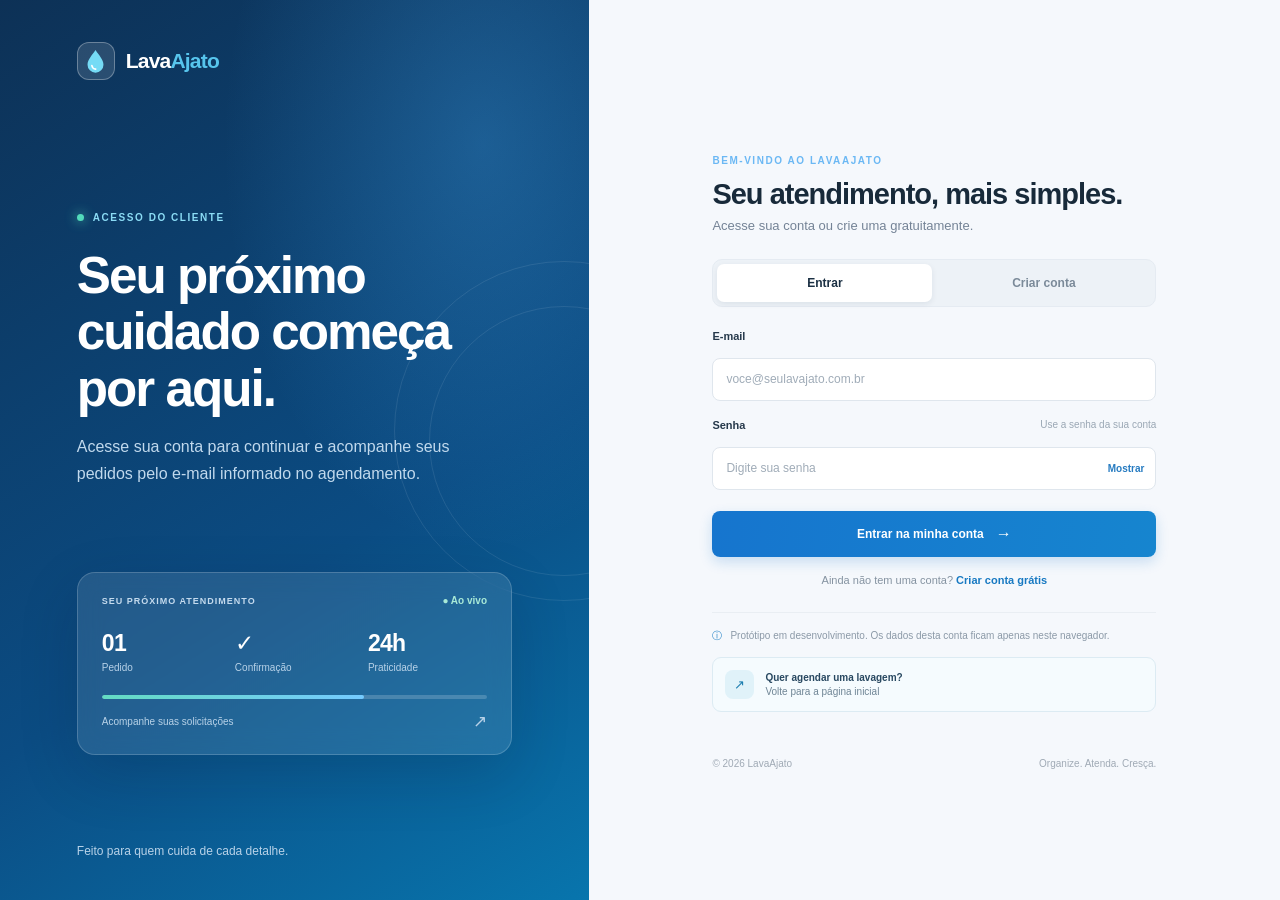
==== frontend/agenda.html @ 7e3b5e72 "Colocando do arquivo que estava separado do git do projeto" ====
<!DOCTYPE html>
<html lang="pt-BR">
<head>
  <meta charset="UTF-8">
  <meta name="viewport" content="width=device-width, initial-scale=1">
  <title>Agenda e fila de atendimento | LavaAjato</title>
  <link rel="stylesheet" href="css/style.css">
</head>
<body data-page="schedule">
  <div class="layout">
    <aside class="menu">
      <h1 class="logo">LavaAjato</h1>
      <nav>
        <a href="gestao.html">Painel</a>
        <a href="servicos.html">Serviços e preços</a>
        <a href="agenda.html" class="ativo">Agenda e fila</a>
        <a href="pedidos.html">Pedidos e pagamentos</a>
        <a href="produtos.html">Produtos e estoque</a>
        <a href="status.html">Status do serviço</a>
        <a href="cancelamentos.html">Cancelamentos</a>
        <a href="relatorios.html">Relatórios</a>
      </nav>
    </aside>
    <main class="conteudo">
      <header class="topo"><h2>Agenda e fila de atendimento</h2></header>
      <section class="card">
        <h3>Novo agendamento</h3>
        <form action="#" method="post" class="form-grid">
          <label>Cliente<select name="cliente"><option>Selecione</option></select></label>
          <label>Veículo<select name="veiculo"><option>Selecione</option></select></label>
          <label>Serviço<select name="servico"><option>Selecione</option></select></label>
          <label>Data<input type="date" name="data"></label>
          <label>Horário<input type="time" name="hora"></label>
          <div class="acoes"><button type="submit" class="btn">Agendar</button><button type="reset" class="btn btn-sec">Limpar</button></div>
        </form>
      </section>
      <section class="card">
        <h3>Lista</h3>
        <div class="tabela-wrap">
          <table>
            <thead><tr><th>Posição</th><th>Cliente</th><th>Serviço</th><th>Data/hora</th><th>Ações</th></tr></thead>
            <tbody>
            <tr><td>1</td><td>Nome do cliente</td><td>Lavagem simples</td><td>05/11 09:00</td><td><a href="#">Reagendar</a> · <a href="#">Cancelar</a></td></tr>
            </tbody>
          </table>
        </div>
      </section>
    </main>
  </div>
  <script type="module" src="js/app.js"></script>
</body>
</html>
---- frontend/css/style.css ----
/* ===== LavaAjato - estilos base ===== */
:root {
  --cor-primaria: #0b6fb8;
  --cor-primaria-escura: #084e82;
  --cor-fundo: #f3f6f9;
  --cor-card: #ffffff;
  --cor-texto: #1e2a35;
  --cor-borda: #d9e1e8;
  --cor-ok: #1f9d55;
  --cor-alerta: #d98a00;
  --raio: 8px;
}

* { box-sizing: border-box; margin: 0; padding: 0; }

body {
  font-family: "Segoe UI", Arial, sans-serif;
  background: var(--cor-fundo);
  color: var(--cor-texto);
}

/* Layout: menu lateral + conteúdo */
.layout { display: flex; min-height: 100vh; }

.menu {
  width: 230px;
  background: var(--cor-primaria-escura);
  color: #fff;
  padding: 20px 0;
  flex-shrink: 0;
}
.logo { font-size: 1.3rem; padding: 0 20px 20px; }
.menu nav { display: flex; flex-direction: column; }
.menu a {
  color: #cfe3f3;
  text-decoration: none;
  padding: 10px 20px;
  font-size: 0.95rem;
}
.menu a:hover { background: rgba(255,255,255,.1); }
.menu a.ativo { background: var(--cor-primaria); color: #fff; font-weight: 600; }

.conteudo { flex: 1; padding: 24px; display: flex; flex-direction: column; gap: 20px; min-width: 0; }
.topo h2 { font-size: 1.5rem; }

/* Cards */
.card {
  background: var(--cor-card);
  border: 1px solid var(--cor-borda);
  border-radius: var(--raio);
  padding: 20px;
}
.card h3 { margin-bottom: 14px; font-size: 1.05rem; }
.cards { display: grid; grid-template-columns: repeat(auto-fit, minmax(190px, 1fr)); gap: 16px; }
.kpi span { display: block; font-size: 0.85rem; color: #5b6b7a; }
.kpi strong { font-size: 1.6rem; color: var(--cor-primaria); }

/* Formulários */
.form-grid { display: grid; grid-template-columns: repeat(auto-fit, minmax(220px, 1fr)); gap: 14px; }
label { display: flex; flex-direction: column; gap: 6px; font-size: 0.9rem; font-weight: 600; }
input, select, textarea {
  padding: 9px 10px;
  border: 1px solid var(--cor-borda);
  border-radius: 6px;
  font: inherit;
  font-weight: 400;
}
input:focus, select:focus, textarea:focus { outline: 2px solid var(--cor-primaria); border-color: transparent; }
.acoes { grid-column: 1 / -1; display: flex; gap: 10px; }

/* Botões */
.btn {
  background: var(--cor-primaria);
  color: #fff;
  border: 0;
  padding: 10px 18px;
  border-radius: 6px;
  font: inherit;
  cursor: pointer;
}
.btn:hover { background: var(--cor-primaria-escura); }
.btn-sec { background: #e5ebf0; color: var(--cor-texto); }
.btn-sec:hover { background: #d3dce4; }

/* Tabelas */
.tabela-wrap { overflow-x: auto; }
table { width: 100%; border-collapse: collapse; font-size: 0.92rem; }
th, td { text-align: left; padding: 10px 12px; border-bottom: 1px solid var(--cor-borda); white-space: nowrap; }
th { background: #eef3f7; }

/* Badges */
.badge { padding: 3px 10px; border-radius: 999px; font-size: 0.8rem; color: #fff; }
.badge.ok { background: var(--cor-ok); }
.badge.andamento { background: var(--cor-alerta); }

/* Etapas do status */
.etapas { list-style: none; display: flex; gap: 10px; flex-wrap: wrap; }
.etapas li {
  padding: 8px 16px;
  border-radius: 999px;
  background: #e5ebf0;
  font-size: 0.9rem;
}
.etapas li.feito { background: var(--cor-ok); color: #fff; }
.etapas li.atual { background: var(--cor-primaria); color: #fff; font-weight: 600; }

/* Responsivo */
@media (max-width: 760px) {
  .layout { flex-direction: column; }
  .menu { width: 100%; }
  .menu nav { flex-direction: row; flex-wrap: wrap; }
}

/* Sessão autenticada no painel */
.topo-com-sessao { display: flex; align-items: center; justify-content: space-between; gap: 16px; }
.sessao-usuario { display: flex; align-items: center; gap: 9px; color: #526579; font-size: .9rem; }
.sessao-status { width: 8px; height: 8px; border-radius: 50%; background: var(--cor-ok); }
.sessao-sair { padding: 7px 12px; border: 1px solid var(--cor-borda); border-radius: 6px; background: #fff; color: var(--cor-texto); font: inherit; cursor: pointer; }
.sessao-sair:hover { border-color: var(--cor-primaria); color: var(--cor-primaria); }
@media (max-width: 480px) { .topo-com-sessao { align-items: flex-start; flex-direction: column; } }

/* Solicitações e catálogo compartilhados com a área do cliente */
.page-eyebrow { margin-bottom: 5px; color: #668094; font-size: .68rem; font-weight: 700; letter-spacing: .12em; }
.menu a.menu-cliente { margin: 12px 12px 0; padding: 10px 12px; border: 1px solid rgba(255,255,255,.22); border-radius: 6px; color: #fff; font-size: .84rem; }
.menu a.menu-cliente:hover { background: rgba(255,255,255,.14); }
.request-kpis { grid-template-columns: repeat(auto-fit, minmax(210px, 1fr)); }
.section-title-row { display: flex; align-items: flex-start; justify-content: space-between; gap: 18px; margin-bottom: 16px; }
.section-title-row h3 { margin-bottom: 6px; }
.section-title-row p,.card-description { margin: 0; color: #6d7d8b; font-size: .86rem; line-height: 1.55; }
.card-description { margin: -6px 0 16px; }
.subtle-link { color: var(--cor-primaria); font-size: .84rem; text-decoration: none; white-space: nowrap; }
.subtle-link:hover { text-decoration: underline; }
.kpi-requests a { display: inline-block; margin-top: 7px; color: var(--cor-primaria); font-size: .8rem; text-decoration: none; }
.kpi-requests a:hover { text-decoration: underline; }
.orders-notice { margin-bottom: 14px; padding: 11px 12px; border: 1px solid #f0c5bf; border-radius: 7px; background: #fff5f3; color: #a14337; font-size: .88rem; }
.orders-notice[hidden],.requests-empty[hidden] { display: none; }
.requests-empty { display: grid; justify-items: center; gap: 7px; padding: 42px 20px; border: 1px dashed #d8e2e9; border-radius: 8px; color: #718292; text-align: center; }
.requests-empty strong { color: #2d465a; font-size: .98rem; }
.requests-empty p { max-width: 430px; margin: 0; font-size: .85rem; line-height: 1.55; }
.empty-icon { display: grid; width: 38px; height: 38px; margin-bottom: 3px; place-items: center; border-radius: 12px; background: #eaf6f8; color: #2386aa; }
.requests-table th,.requests-table td { padding: 12px 10px; white-space: normal; vertical-align: middle; }
.requests-table td { min-width: 92px; font-size: .82rem; line-height: 1.45; }
.requests-table td:first-child { min-width: 120px; font-weight: 600; }
.requests-table .contact-cell { min-width: 155px; color: #617486; white-space: pre-line; font-size: .76rem; }
.requests-table td:nth-child(4) { min-width: 155px; }
.requests-table td:nth-child(5) { min-width: 120px; }
.request-status { display: inline-flex; width: max-content; padding: 5px 9px; border-radius: 999px; background: #fff4dd; color: #9b6b12; font-size: .74rem; font-weight: 700; white-space: nowrap; }
.status-confirmado { background: #eaf5ff; color: #23658d; }
.status-concluído { background: #e7f8ef; color: #24734b; }
.status-cancelado { background: #fff0ef; color: #a64a43; }
.request-actions { display: flex; min-width: 145px; gap: 6px; }
.btn-small { padding: 7px 9px; border: 0; border-radius: 5px; background: #168657; color: #fff; font-size: .74rem; cursor: pointer; }
.btn-small:hover { background: #116a44; }
.btn-small-muted { border: 1px solid #d7e0e6; background: #fff; color: #586c7c; }
.btn-small-muted:hover { background: #f2f5f7; }
.storage-note { display: flex; gap: 8px; margin-top: -7px; color: #718292; font-size: .82rem; line-height: 1.5; }
.storage-note span { color: var(--cor-primaria); }
.empty-cell { padding: 22px 12px; color: #718292; text-align: center; }
.service-actions { display: flex; gap: 10px; }
.table-action { padding: 5px 2px; border: 0; background: transparent; color: var(--cor-primaria); font: inherit; font-size: .82rem; cursor: pointer; }
.table-action:hover { text-decoration: underline; }
.table-action-danger { color: #a64a43; }
@media (max-width: 600px) { .section-title-row { flex-direction: column; gap: 10px; } .requests-table th,.requests-table td { padding: 9px 8px; } .request-actions { min-width: 125px; flex-direction: column; } }

/* A navegação fixa deixa todas as áreas administrativas ao alcance do polegar. */
body:not(.client-page) { max-width: 100%; overflow-x: hidden; }
.manager-bottom-nav,.manager-menu-panel,.manager-menu-backdrop { display: none; }
button:focus-visible,a:focus-visible,input:focus-visible,select:focus-visible,textarea:focus-visible { outline: 3px solid #48b5d0; outline-offset: 2px; }
.menu a { min-height: 44px; display: flex; align-items: center; }
.btn,.btn-small,.table-action,.sessao-sair { min-height: 44px; }
.form-grid input,.form-grid select { min-height: 44px; }
.form-grid textarea { min-height: 88px; }
.conteudo,.card,.form-grid,.cards,.section-title-row { min-width: 0; }
table { table-layout: fixed; }
th,td { white-space: normal; overflow-wrap: anywhere; }
table[hidden] { display: none !important; }

@media (max-width: 760px) {
  .layout { min-height: 100vh; }
  .menu { display: none; }
  .conteudo { width: 100%; padding: 18px 16px calc(92px + env(safe-area-inset-bottom)); gap: 16px; }
  .topo { min-width: 0; }
  .topo h2 { font-size: clamp(1.2rem, 5vw, 1.5rem); overflow-wrap: anywhere; }
  .topo-com-sessao { align-items: flex-start; flex-direction: column; }
  .sessao-usuario { width: 100%; flex-wrap: wrap; }
  .cards { grid-template-columns: repeat(auto-fit, minmax(min(100%, 145px), 1fr)); gap: 10px; }
  .card { padding: 16px; }
  .form-grid { grid-template-columns: minmax(0, 1fr); }
  .acoes { flex-wrap: wrap; }
  .acoes .btn { flex: 1 1 130px; }
  .section-title-row { flex-direction: column; gap: 10px; }
  .subtle-link { min-height: 44px; display: inline-flex; align-items: center; }
  .kpi-requests a,table a { min-height: 44px; display: inline-flex; align-items: center; }

  /* Tabelas viram cartões verticais, sem criar uma faixa com scroll lateral. */
  .tabela-wrap { width: 100%; overflow: visible; }
  table { display: block; width: 100%; }
  table thead { display: none; }
  table tbody { display: grid; width: 100%; gap: 10px; }
  table tbody tr { display: grid; min-width: 0; padding: 8px 12px; border: 1px solid var(--cor-borda); border-radius: var(--raio); background: var(--cor-card); }
  table tbody td { display: grid; grid-template-columns: minmax(86px, 34%) minmax(0, 1fr); align-items: start; gap: 8px; min-width: 0; padding: 9px 0; border-bottom: 1px solid var(--cor-borda); white-space: normal; overflow-wrap: anywhere; }
  table tbody td::before { content: attr(data-label); color: #5b6b7a; font-size: .76rem; font-weight: 700; }
  table tbody td:last-child { border-bottom: 0; }
  table tbody td[colspan] { display: block; }
  table tbody td[colspan]::before { content: none; }
  .requests-table td,.requests-table td:first-child,.requests-table td:nth-child(4),.requests-table td:nth-child(5),.requests-table .contact-cell { min-width: 0; }
  .request-actions,.service-actions { min-width: 0; flex-wrap: wrap; }
  .request-actions { flex-direction: row; }
  .request-actions .btn-small { flex: 1 1 90px; }
  .table-action { padding: 7px 4px; }
  .storage-note { margin-top: 0; }

  /* O painel abre acima da barra e também fecha pelo botão de fundo ou Escape. */
  .manager-menu-backdrop { position: fixed; inset: 0; z-index: 19; display: block; width: 100%; height: 100%; border: 0; background: rgba(12, 34, 52, .36); }
  .manager-menu-backdrop[hidden],.manager-menu-panel[hidden] { display: none; }
  .manager-menu-panel { position: fixed; z-index: 21; right: 8px; bottom: calc(74px + env(safe-area-inset-bottom)); left: 8px; display: block; width: auto; max-height: min(70vh, calc(100dvh - 96px)); overflow-y: auto; padding: 16px; border: 1px solid var(--cor-borda); border-radius: 14px; background: #fff; box-shadow: 0 18px 48px rgba(19, 48, 70, .22); }
  .manager-menu-panel[hidden] { display: none; }
  .manager-menu-heading { margin: 0 0 11px; color: #40576b; font-size: .83rem; letter-spacing: .04em; }
  .manager-menu-list { display: grid; grid-template-columns: repeat(2, minmax(0, 1fr)); gap: 7px; }
  .manager-client-link { margin-top: 8px; border-top: 1px solid var(--cor-borda); border-radius: 0; padding-top: 12px; }
  .manager-nav-link { min-width: 0; min-height: 48px; display: flex; align-items: center; justify-content: flex-start; gap: 9px; padding: 7px 9px; border: 1px solid transparent; border-radius: 9px; background: transparent; color: #3c5368; font: inherit; font-size: .78rem; line-height: 1.2; text-align: left; text-decoration: none; cursor: pointer; }
  .manager-nav-link svg { width: 19px; height: 19px; flex: 0 0 19px; fill: none; stroke: currentColor; stroke-linecap: round; stroke-linejoin: round; stroke-width: 1.8; }
  .manager-nav-link.is-active { border-color: #c9e2f1; background: #eaf5fb; color: var(--cor-primaria-escura); font-weight: 700; }
  .manager-bottom-nav { position: fixed; right: 0; bottom: 0; left: 0; z-index: 22; display: block; padding: 5px max(6px, env(safe-area-inset-left)) calc(5px + env(safe-area-inset-bottom)); border-top: 1px solid #d9e1e8; background: rgba(255,255,255,.97); box-shadow: 0 -5px 20px rgba(21, 47, 68, .08); backdrop-filter: blur(12px); }
  .manager-bottom-nav-items { display: grid; grid-template-columns: repeat(5, minmax(0, 1fr)); width: 100%; max-width: 680px; margin: 0 auto; }
  .manager-bottom-nav-link { min-height: 52px; flex-direction: column; justify-content: center; gap: 3px; padding: 4px 2px; border-radius: 8px; color: #5c7081; font-size: .65rem; text-align: center; }
  .manager-bottom-nav-link svg { width: 19px; height: 19px; flex-basis: 19px; }
  .manager-bottom-nav-link span { max-width: 100%; overflow-wrap: anywhere; }
  .manager-bottom-nav-link.is-active { border-color: transparent; background: #eaf5fb; color: var(--cor-primaria-escura); }
  .manager-bottom-nav-link.manager-nav-more { width: 100%; }
}

@media (max-width: 360px) {
  .manager-menu-list { grid-template-columns: minmax(0, 1fr); }
  .manager-bottom-nav-link { font-size: .61rem; }
  .conteudo { padding-right: 12px; padding-left: 12px; }
}
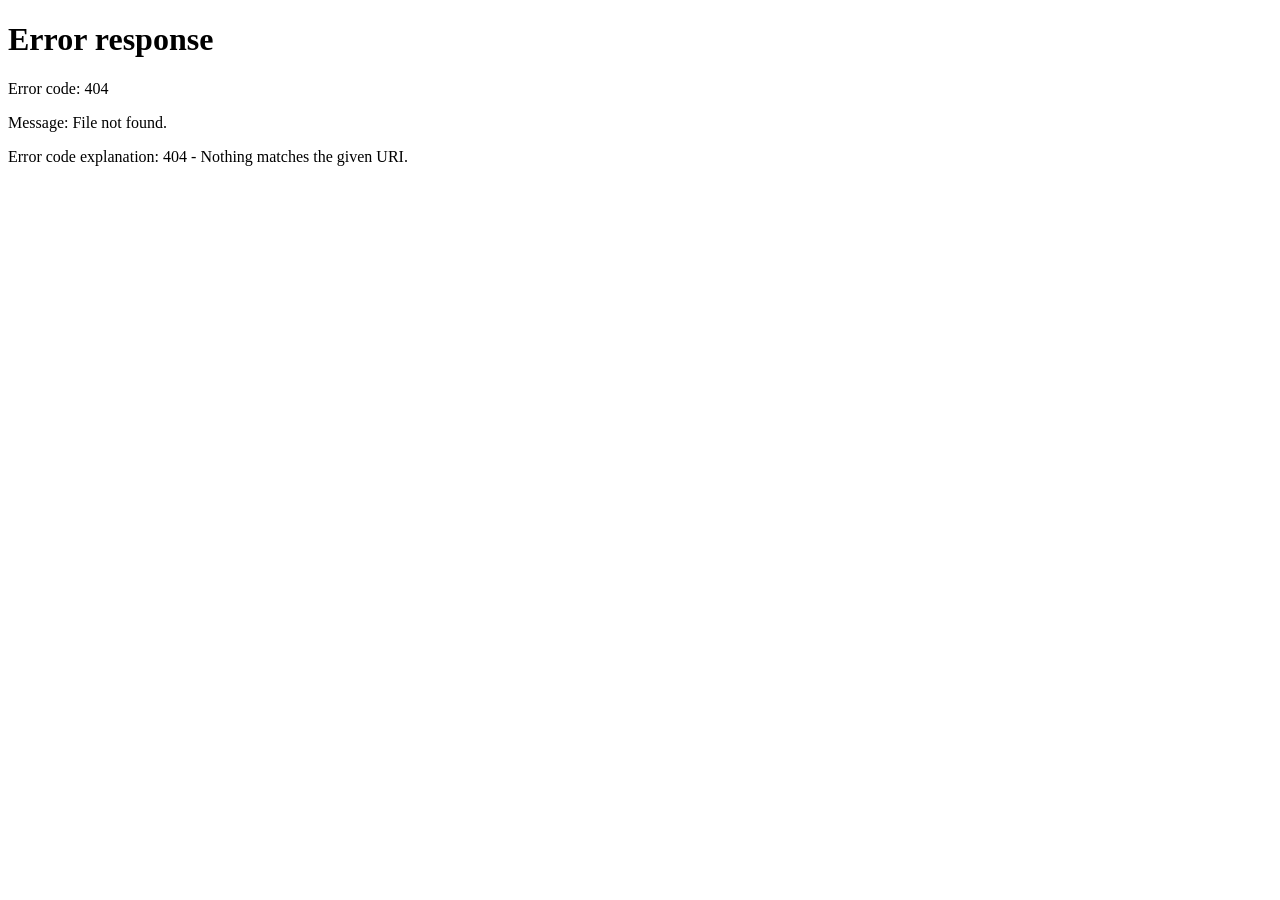
==== commit 46d8d8ed: "feat: URLs sem extensão .html" ====
--- a/frontend/agenda.html
+++ b/frontend/agenda.html
@@ -11,14 +11,14 @@
     <aside class="menu">
       <h1 class="logo">LavaAjato</h1>
       <nav>
-        <a href="gestao.html">Painel</a>
-        <a href="servicos.html">Serviços e preços</a>
-        <a href="agenda.html" class="ativo">Agenda e fila</a>
-        <a href="pedidos.html">Pedidos e pagamentos</a>
-        <a href="produtos.html">Produtos e estoque</a>
-        <a href="status.html">Status do serviço</a>
-        <a href="cancelamentos.html">Cancelamentos</a>
-        <a href="relatorios.html">Relatórios</a>
+        <a href="gestao">Painel</a>
+        <a href="servicos">Serviços e preços</a>
+        <a href="agenda" class="ativo">Agenda e fila</a>
+        <a href="pedidos">Pedidos e pagamentos</a>
+        <a href="produtos">Produtos e estoque</a>
+        <a href="status">Status do serviço</a>
+        <a href="cancelamentos">Cancelamentos</a>
+        <a href="relatorios">Relatórios</a>
       </nav>
     </aside>
     <main class="conteudo">
--- a/frontend/css/style.css
+++ b/frontend/css/style.css
@@ -148,7 +148,8 @@
 .status-confirmado { background: #eaf5ff; color: #23658d; }
 .status-concluído { background: #e7f8ef; color: #24734b; }
 .status-cancelado { background: #fff0ef; color: #a64a43; }
-.request-actions { display: flex; min-width: 145px; gap: 6px; }
+.request-actions { display: flex; flex-wrap: wrap; min-width: 145px; gap: 6px; }
+.request-actions .btn { white-space: nowrap; overflow-wrap: normal; }
 .btn-small { padding: 7px 9px; border: 0; border-radius: 5px; background: #168657; color: #fff; font-size: .74rem; cursor: pointer; }
 .btn-small:hover { background: #116a44; }
 .btn-small-muted { border: 1px solid #d7e0e6; background: #fff; color: #586c7c; }
